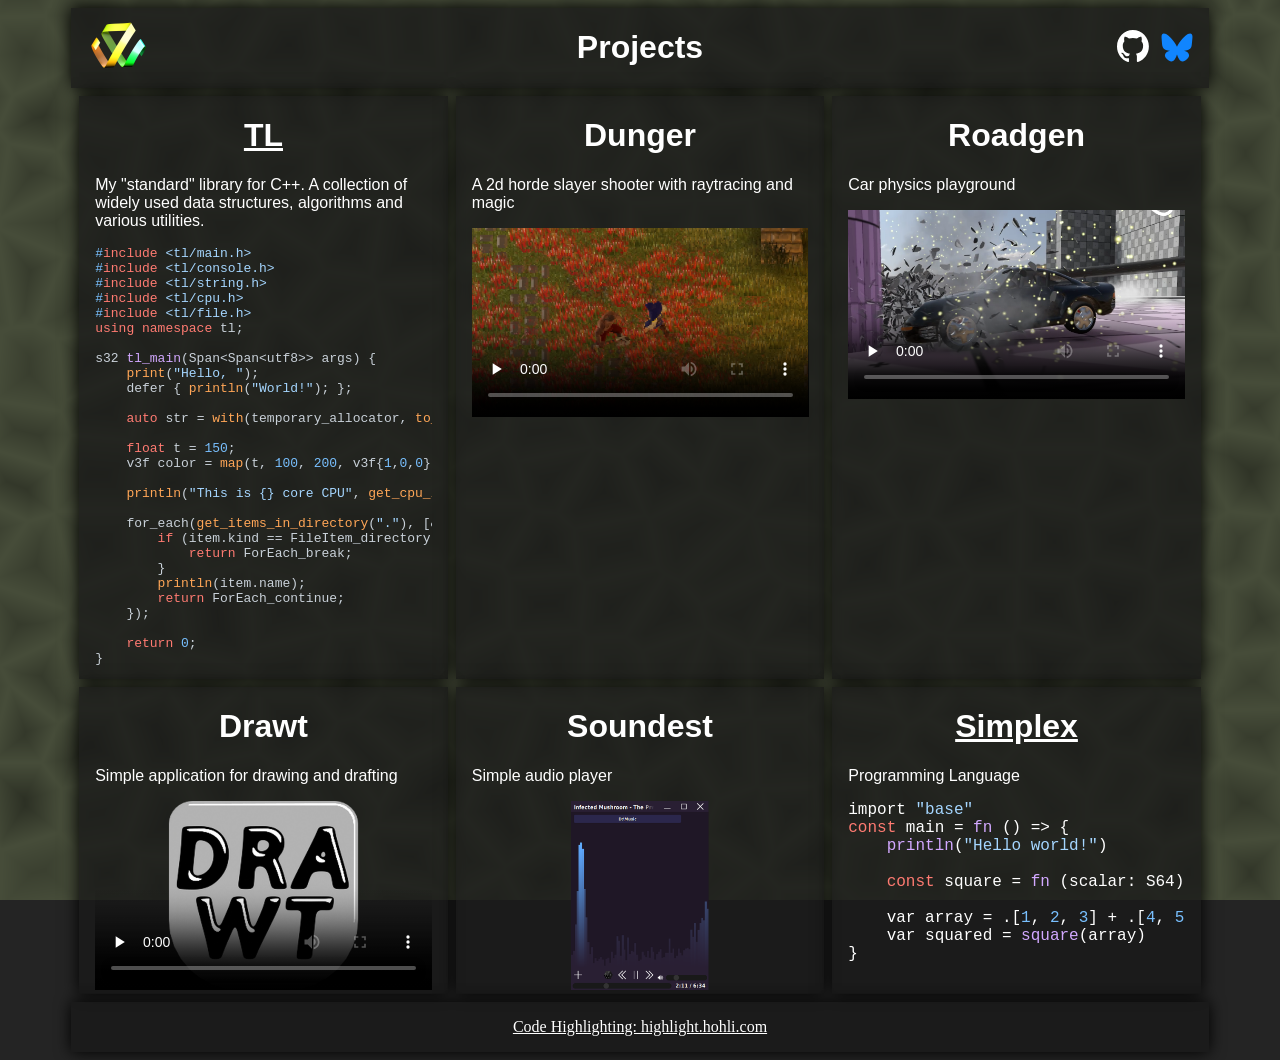
==== index.html @ a709f70e "test" ====
﻿<!DOCTYPE html>

<html lang="en" xmlns="http://www.w3.org/1999/xhtml">

<head>
    <meta charset="utf-8" />
    <title>Twixuss's Page</title>
    <link rel="stylesheet" href="css.css">
</head>

<body>
    <canvas id="canvas"></canvas>
    <script>
        
        const canvas = document.getElementById("canvas");
        const gl = canvas.getContext('webgl2');
        canvas.width = window.innerWidth;
        canvas.height = window.innerHeight;
        window.addEventListener('resize', () => {
            canvas.width = window.innerWidth;
            canvas.height = window.innerHeight;
        });
        
        // Vertex shader source code
        const vertexShaderSource = `#version 300 es
void main() {
    vec2[6] positions = vec2[6](
        vec2(-1, -1),
        vec2(-1,  1),
        vec2( 1, -1),
        vec2( 1, -1),
        vec2(-1,  1),
        vec2( 1,  1)
    );
    gl_Position = vec4(positions[gl_VertexID], 0, 1);
}
`;

        // Fragment shader source code
        const fragmentShaderSource = `#version 300 es
precision mediump float;
#define DENSITY 24.
#define MOVE_SPEED 0.5

#define map(a,b,c,d,e) ((a-b)/(c-b)*(e-d)+d)
#define mapc(a,b,c,d,e) ((clamp(a,b,c)-b)/(c-b)*(e-d)+d)

uniform float u_time;
uniform float u_timeOfDay;

float rand1(vec2 p) {
	vec3 p3  = fract(vec3(p.xyx) * .1031);
    p3 += dot(p3, p3.yzx + 33.33);
    return fract((p3.x + p3.y) * p3.z);
}
vec3 rand3(vec2 q) {
    vec3 p = vec3(q.x, q.y, dot(q.xy, vec2(1.234536, 2.132131)));
    vec3 a = fract(p * vec3(123.34,234.34,345.65));
    a+=dot(a, a+34.45);
    return fract(vec3(a.x*a.y,a.y*a.z,a.x*a.z));
}
vec3 rand3(vec3 p) {
    vec3 a = fract(p * vec3(123.34,234.34,345.65));
    a+=dot(a, a+34.45);
    return fract(vec3(a.x*a.y,a.y*a.z,a.x*a.z));
}
vec4 rand4(vec3 p) {
	vec4 p4 = fract(vec4(p.xyzx)  * vec4(.1031, .1030, .0973, .1099));
    p4 += dot(p4, p4.wzxy+33.33);
    return fract((p4.xxyz+p4.yzzw)*p4.zywx);
}
#define smoothstep3(x) (3.*x*x - 2.*x*x*x)
vec3 noise3(vec3 p) {
    vec3 f = floor(p);
    vec3 t = p - f;
    t = smoothstep3(t);
    vec3 _000 = rand3(f + vec3(0, 0, 0));
    vec3 _001 = rand3(f + vec3(0, 0, 1));
    vec3 _010 = rand3(f + vec3(0, 1, 0));
    vec3 _011 = rand3(f + vec3(0, 1, 1));
    vec3 _100 = rand3(f + vec3(1, 0, 0));
    vec3 _101 = rand3(f + vec3(1, 0, 1));
    vec3 _110 = rand3(f + vec3(1, 1, 0));
    vec3 _111 = rand3(f + vec3(1, 1, 1));
    return mix(
        mix(
            mix(_000, _100, t.x),
            mix(_010, _110, t.x),
            t.y),
        mix(
            mix(_001, _101, t.x),
            mix(_011, _111, t.x),
            t.y),
        t.z);
}

float smin(float a, float b, float k) {
    float h = clamp((b-a)/k+0.5,0.0,1.0);
    return b+h*(a-b+k*0.5*(h-1.0));
}

vec3 hsv2rgb(vec3 c){
    vec4 K = vec4(1.0, 2.0 / 3.0, 1.0 / 3.0, 3.0);
    vec3 p = abs(fract(c.xxx + K.xyz) * 6.0 - K.www);
    return c.z * mix(K.xxx, clamp(p - K.xxx, 0.0, 1.0), c.y);
}
struct Voronoi {
    float d;
    float sd;
    float e;
    float se;
    vec2 id;
};

Voronoi voronoi(vec2 p, float smoothness, float baseOffsetScale, float time) {
    vec2 t = floor(p);
    vec2 l = p - t;
    
    Voronoi r;
    r.d = 100.;
    r.sd = 100.;
    r.e = 100.;
    r.se = 100.;
    
    // when baseOffsetScale>0, LIMIT of 1 is not enough sometimes.
    // AFAICT 2 is enough
    const int LIMIT = 1;
    
    mat3 rmat = mat3(0.7500000, -0.4330127,  0.5000000,
   0.6495190,  0.6250000, -0.4330127,
  -0.1250000,  0.6495190,  0.7500000);

    float s = sqrt(2.);
    rmat = mat3(
        s,0,s,
        0,1,0,
        -s,0,s);

    vec2 cc;
    vec2 tcc;
    float ed = 100.;

    for(int x = -LIMIT;x<=LIMIT;++x)
    for(int y = -LIMIT;y<=LIMIT;++y){
        vec2 o = vec2(x,y);
        vec3 n = noise3(rmat * vec3(t+o, time));
        vec2 h = n.xy;
        //h = normalize(h-0.5)+0.5;
        float d = distance(l, h+o) + n.z * baseOffsetScale;
        if (r.d > d) {
            r.d = d;   
        }
        if (ed > distance(l, h+o)) {
            ed = distance(l, h+o);
            cc = o;
            tcc = o + h - p;
            r.id = t+o;
        }
        r.sd = smin(r.sd, d, smoothness);
    }
    
    for(int x = -LIMIT;x<=LIMIT;++x)
    for(int y = -LIMIT;y<=LIMIT;++y){
        vec2 o = vec2(x,y);
        vec2 h = noise3(rmat * vec3(t+o, time)).xy;
        vec2 m = abs(cc - o);
        if (m.x + m.y >= 1.0) {
            vec2 tc =           o + h - l + t + tcc;
            vec2 cd = normalize(o + h - l - t - tcc);
            float e = dot(tc, cd) * 0.5;
            r.e = min(r.e, e);
            r.se = smin(r.se, e, 0.5);
        }
    }
      
    // Not sure if this is right but it looks consistent enough
    float MAX_D = sqrt(2.) + baseOffsetScale;
    
    r.d /= MAX_D;
    r.sd /= MAX_D;
    
    return r;
}
out vec4 fragColor;
void main() {
    float speed = 0.25;
    Voronoi v = voronoi(vec2(gl_FragCoord.xy / 64.), 1., 1., u_time * speed);
    float c;
    c = pow(v.d - v.sd + 0.5, 2.0) * 0.5 + 0.1;
    c = mapc(v.sd / v.d, 0.75, 1.0, 0.2, 0.3);
    c = mapc(v.sd - v.d, -1.0, 2.0, 0.0, 1.0);
    c = v.d + v.e;
    c = v.e * (rand1(v.id) * 0.5 + 0.5);
    c = 1.-c;
    c = map(c, 0.0, 1.0, 0.1, 0.3);
    fragColor = vec4(vec3(c) * hsv2rgb(vec3(u_timeOfDay, 0.25, 1.0)), 1.);
}
`;

        // Function to create a shader
        function createShader(gl, type, source) {
            const shader = gl.createShader(type);
            gl.shaderSource(shader, source);
            gl.compileShader(shader);
            if (gl.getShaderParameter(shader, gl.COMPILE_STATUS)) {
                return shader;
            }
            console.error(gl.getShaderInfoLog(shader));
            gl.deleteShader(shader);
        }

        // Function to create a program
        function createProgram(gl, vertexShader, fragmentShader) {
            const program = gl.createProgram();
            gl.attachShader(program, vertexShader);
            gl.attachShader(program, fragmentShader);
            gl.linkProgram(program);
            return program;
        }

        // Create shaders and program
        const vertexShader = createShader(gl, gl.VERTEX_SHADER, vertexShaderSource);
        const fragmentShader = createShader(gl, gl.FRAGMENT_SHADER, fragmentShaderSource);
        const program = createProgram(gl, vertexShader, fragmentShader);

        // // Define the positions of the vertices
        // const positions = new Float32Array([
        //     -1, -1,
        //      1, -1,
        //     -1,  1,
        //      1,  1,
        // ]);

        // // Create a buffer and put the positions in it
        // const positionBuffer = gl.createBuffer();
        // gl.bindBuffer(gl.ARRAY_BUFFER, positionBuffer);
        // gl.bufferData(gl.ARRAY_BUFFER, positions, gl.STATIC_DRAW);

        // // Get the attribute location, enable it
        // const positionLocation = gl.getAttribLocation(program, 'a_position');
        // gl.enableVertexAttribArray(positionLocation);

        // // Bind the position buffer
        // gl.bindBuffer(gl.ARRAY_BUFFER, positionBuffer);
        // gl.vertexAttribPointer(positionLocation, 2, gl.FLOAT, false, 0, 0);

        let startTime = Date.now() / 1000.0;
        let timeSinceStart = 0.0;

        function getTimeOfDay() {
            let d = new Date();
            return d.getHours() / 24.0 + d.getMinutes() / (24.0 * 60.0) + d.getSeconds() / (24.0 * 60.0 * 60.0);
        }

        function draw() {
            let timeOfDay = getTimeOfDay();

            // Clear the canvas and draw
            gl.useProgram(program);
            gl.uniform1f(gl.getUniformLocation(program, "u_time"), timeSinceStart)
            gl.uniform1f(gl.getUniformLocation(program, "u_timeOfDay"), timeOfDay)
            gl.viewport(0, 0, window.innerWidth, window.innerHeight);
            gl.drawArrays(gl.TRIANGLE_STRIP, 0, 6);

            let currentTime = Date.now() / 1000.0;
            timeSinceStart = currentTime - startTime;

            window.requestAnimationFrame(draw);
        }

        window.requestAnimationFrame(draw);
    </script>
    <table class="headertable" cellspacing="0">
        <tr class="panel">
            <td style="text-align: left; vertical-align: middle; padding-left: 16px;">
                <img src="./icons/twixuss.png" width="64px">
            </td>
            <td>
                <h1 class="alignmiddle">Projects</h1>
            </td>
            <td style="text-align: right; vertical-align: middle; padding-right: 16px; word-spacing: 8px;">
                <a href="https://github.com/twixuss" target="_blank"><img src="./icons/github-mark-white.svg" width="32px" /></a>
                <a href="https://twixuss.bsky.social" target="_blank"><img src="./icons/bluesky-icon.blue.svg" width="32px" /></a>
                <!-- https://github.com/OzzyCzech/bluesky-logo -->
            </td>
        </tr>
    </table>
    <table class="maintable" cellspacing="8">
        <tr>
            <td class="panel">
                <h1 class="alignmiddle"><a href="https://github.com/twixuss/tl" target="_blank">TL</a></h1>
                <p>
                My "standard" library for C++. A collection of widely used data structures, algorithms and various utilities.
                </p>
                <pre style="overflow: auto; font-family:monospace;color: rgb(201, 209, 217); font-weight: 400; "><span style="color: rgb(121, 192, 255); font-weight: 400;">#<span style="color: rgb(255, 123, 114); font-weight: 400;">include</span> <span style="color: rgb(165, 214, 255); font-weight: 400;">&lt;tl/main.h&gt;</span></span>
<span style="color: rgb(121, 192, 255); font-weight: 400;">#<span style="color: rgb(255, 123, 114); font-weight: 400;">include</span> <span style="color: rgb(165, 214, 255); font-weight: 400;">&lt;tl/console.h&gt;</span></span>
<span style="color: rgb(121, 192, 255); font-weight: 400;">#<span style="color: rgb(255, 123, 114); font-weight: 400;">include</span> <span style="color: rgb(165, 214, 255); font-weight: 400;">&lt;tl/string.h&gt;</span></span>
<span style="color: rgb(121, 192, 255); font-weight: 400;">#<span style="color: rgb(255, 123, 114); font-weight: 400;">include</span> <span style="color: rgb(165, 214, 255); font-weight: 400;">&lt;tl/cpu.h&gt;</span></span>
<span style="color: rgb(121, 192, 255); font-weight: 400;">#<span style="color: rgb(255, 123, 114); font-weight: 400;">include</span> <span style="color: rgb(165, 214, 255); font-weight: 400;">&lt;tl/file.h&gt;</span></span>
<span style="color: rgb(255, 123, 114); font-weight: 400;">using</span> <span style="color: rgb(255, 123, 114); font-weight: 400;">namespace</span> tl;

<span style="color: rgb(201, 209, 217); font-weight: 400;">s32 <span style="color: rgb(210, 168, 255); font-weight: 400;">tl_main</span><span style="color: rgb(201, 209, 217); font-weight: 400;">(Span&lt;Span&lt;utf8&gt;&gt; args)</span> </span>{
    <span style="color: rgb(255, 166, 87); font-weight: 400;">print</span>(<span style="color: rgb(165, 214, 255); font-weight: 400;">"Hello, "</span>);
    defer { <span style="color: rgb(255, 166, 87); font-weight: 400;">println</span>(<span style="color: rgb(165, 214, 255); font-weight: 400;">"World!"</span>); };

    <span style="color: rgb(255, 123, 114); font-weight: 400;">auto</span> str = <span style="color: rgb(255, 166, 87); font-weight: 400;">with</span>(temporary_allocator, <span style="color: rgb(255, 166, 87); font-weight: 400;">to_string</span>(<span style="color: rgb(121, 192, 255); font-weight: 400;">42</span>));

    <span style="color: rgb(255, 123, 114); font-weight: 400;">float</span> t = <span style="color: rgb(121, 192, 255); font-weight: 400;">150</span>;
    v3f color = <span style="color: rgb(255, 166, 87); font-weight: 400;">map</span>(t, <span style="color: rgb(121, 192, 255); font-weight: 400;">100</span>, <span style="color: rgb(121, 192, 255); font-weight: 400;">200</span>, v3f{<span style="color: rgb(121, 192, 255); font-weight: 400;">1</span>,<span style="color: rgb(121, 192, 255); font-weight: 400;">0</span>,<span style="color: rgb(121, 192, 255); font-weight: 400;">0</span>}, v3f{<span style="color: rgb(121, 192, 255); font-weight: 400;">0</span>,<span style="color: rgb(121, 192, 255); font-weight: 400;">1</span>,<span style="color: rgb(121, 192, 255); font-weight: 400;">0</span>});

    <span style="color: rgb(255, 166, 87); font-weight: 400;">println</span>(<span style="color: rgb(165, 214, 255); font-weight: 400;">"This is {} core CPU"</span>, <span style="color: rgb(255, 166, 87); font-weight: 400;">get_cpu_info</span>().logical_processor_count);
    
    for_each(<span style="color: rgb(255, 166, 87); font-weight: 400;">get_items_in_directory</span>(<span style="color: rgb(165, 214, 255); font-weight: 400;">"."</span>), [&amp;] (<span style="color: rgb(255, 123, 114); font-weight: 400;">auto</span> item) {
        <span style="color: rgb(255, 123, 114); font-weight: 400;">if</span> (item.kind == FileItem_directory) {
            <span style="color: rgb(255, 123, 114); font-weight: 400;">return</span> ForEach_break;
        }
        <span style="color: rgb(255, 166, 87); font-weight: 400;">println</span>(item.name);
        <span style="color: rgb(255, 123, 114); font-weight: 400;">return</span> ForEach_continue;
    });

    <span style="color: rgb(255, 123, 114); font-weight: 400;">return</span> <span style="color: rgb(121, 192, 255); font-weight: 400;">0</span>;
}</pre>
            </td>
            <td class="panel">
                <h1 class="alignmiddle">Dunger</h1>
                <p>A 2d horde slayer shooter with raytracing and magic</p>
                <video controls preload="none" poster="./dunger/video.preview.png"><source src="./dunger/video.mp4" type="video/mp4">Your browser does not support the video tag.</video>
            </td>
            <td class="panel">
                <h1 class="alignmiddle">Roadgen</h1>
                <p>Car physics playground</p>
                <video controls preload="none" poster="./roadgen/video.preview.png"><source src="./roadgen/video.mp4" type="video/mp4">Your browser does not support the video tag.</video>
            </td>
        </tr>
        <tr>
            <td class="panel">
                <h1 class="alignmiddle">Drawt</h1>
                <p>Simple application for drawing and drafting</p>
                <video controls preload="none" poster="./drawt/video.preview.png"><source src="./drawt/video.mp4" type="video/mp4">Your browser does not support the video tag.</video>
            </td>
            <td class="panel">
                <h1 class="alignmiddle">Soundest</h1>
                <p>Simple audio player</p>
                <img src="./soundest/image.png" width="100%">
            </td>
            <td class="panel">
                <h1 class="alignmiddle"><a href="https://github.com/twixuss/simplex" target="_blank">Simplex</a></h1>
                <p>Programming Language</p>
                <code>
<pre style="overflow: auto;" style="font-family:monospace;color: rgb(201, 209, 217); background-color: rgb(13, 17, 23); font-weight: 400; ">import <span style="color: rgb(165, 214, 255); font-weight: 400;">"base"</span>
<span style="color: rgb(255, 123, 114); font-weight: 400;">const</span> main = <span style="color: rgb(210, 168, 255); font-weight: 400;">fn</span> () =&gt; {
    <span style="color: rgb(210, 168, 255); font-weight: 400;">println</span>(<span style="color: rgb(165, 214, 255); font-weight: 400;">"Hello world!"</span>)
    
    <span style="color: rgb(255, 123, 114); font-weight: 400;">const</span> square = <span style="color: rgb(210, 168, 255); font-weight: 400;">fn</span> (scalar: S64) =&gt; scalar * scalar

    var array = .[<span style="color: rgb(121, 192, 255); font-weight: 400;">1</span>, <span style="color: rgb(121, 192, 255); font-weight: 400;">2</span>, <span style="color: rgb(121, 192, 255); font-weight: 400;">3</span>] + .[<span style="color: rgb(121, 192, 255); font-weight: 400;">4</span>, <span style="color: rgb(121, 192, 255); font-weight: 400;">5</span>, <span style="color: rgb(121, 192, 255); font-weight: 400;">6</span>]
    var squared = <span style="color: rgb(210, 168, 255); font-weight: 400;">square</span>(array)
}</pre>
                </code>
            </td>
        </tr>
    </table>
    <table class="headertable" cellspacing="0">
        <tr>
            <td class="alignmiddle panel headertable" style="padding: 16px">
                <a href="https://highlight.hohli.com" target="_blank">Code Highlighting: highlight.hohli.com</a>
            </td>
        </tr>
    </table>
</body>

</html>
---- css.css ----
/* * {
	border-color: #fff;
	border-width: 1px;
	border-style: solid;
} */

html {
    background-color: #242424;
}
p, h1, div {
	color: #ffffff;
	font-family: sans-serif;
	/* text-shadow: 2px 2px 2px #000; */
}
a {
	color: #ffffff;
	text-decoration: underline;
}

table, tr, td {
	padding: 0;
	margin: 0;
}

.headertable {
	width: 100%;
	box-sizing: border-box;
	table-layout: fixed;
	padding-left: 5%;
	padding-right: 5%;
}

.maintable {
	width: 100%;
	box-sizing: border-box;
	table-layout: fixed;
	padding-left: 5%;
	padding-right: 5%;
}

.panel {
	vertical-align: top;
    background-color: #181818c0;
	padding: 16px;
	padding-top: 0px;
	padding-bottom: 0px;
	box-shadow: 0px 0px 16px #000;
}

video {
	width: 100%;
}

.code, code {
	color: #ffffff;
	font-family: monospace;
	font-size: large;
}

.alignmiddle {
	text-align: center;
}

#canvas {
	position: fixed;
	top: 0;
	left: 0;
	width: 100%;
	height: 100%;
	z-index: -1; /* Send canvas to the back */
}

/*
* {
	border: 1px solid #fff;
	box-sizing: border-box;
}
*/
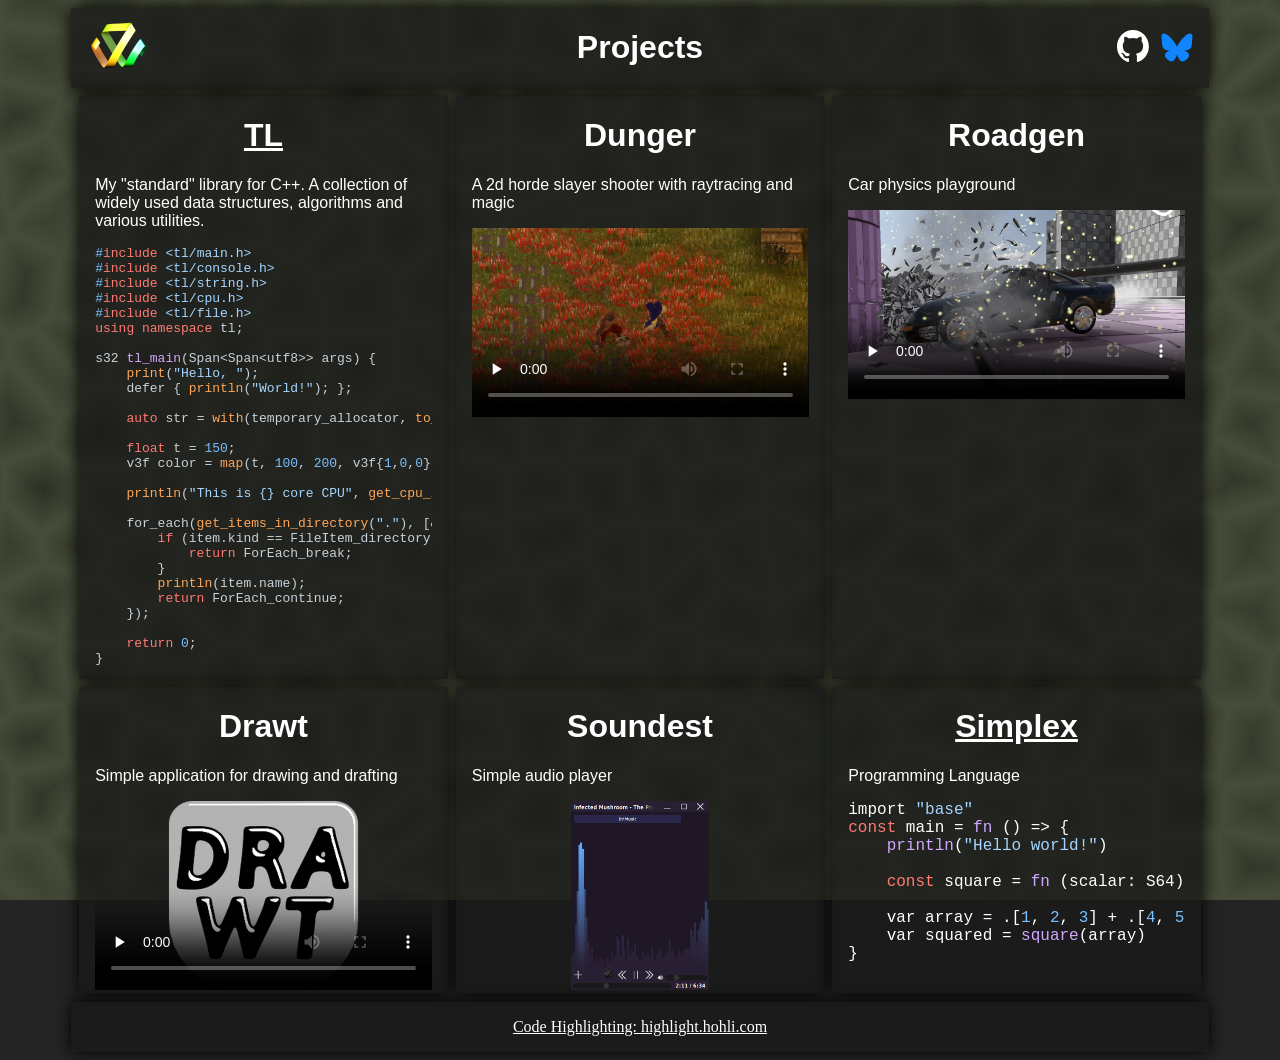
==== commit 1409b6a4: "mobile test" ====
--- a/index.html
+++ b/index.html
@@ -11,18 +11,21 @@
 <body>
     <canvas id="canvas"></canvas>
     <script>
-        
-        const canvas = document.getElementById("canvas");
-        const gl = canvas.getContext('webgl2');
-        canvas.width = window.innerWidth;
-        canvas.height = window.innerHeight;
-        window.addEventListener('resize', () => {
+        (() => {
+            if(/Android|webOS|iPhone|iPad|iPod|BlackBerry|IEMobile|Opera Mini/i.test(navigator.userAgent)){
+                return;
+            }
+            const canvas = document.getElementById("canvas");
+            const gl = canvas.getContext('webgl2');
             canvas.width = window.innerWidth;
             canvas.height = window.innerHeight;
-        });
-        
-        // Vertex shader source code
-        const vertexShaderSource = `#version 300 es
+            window.addEventListener('resize', () => {
+                canvas.width = window.innerWidth;
+                canvas.height = window.innerHeight;
+            });
+            
+            // Vertex shader source code
+            const vertexShaderSource = `#version 300 es
 void main() {
     vec2[6] positions = vec2[6](
         vec2(-1, -1),
@@ -36,8 +39,8 @@
 }
 `;
 
-        // Fragment shader source code
-        const fragmentShaderSource = `#version 300 es
+            // Fragment shader source code
+            const fragmentShaderSource = `#version 300 es
 precision mediump float;
 #define DENSITY 24.
 #define MOVE_SPEED 0.5
@@ -197,78 +200,79 @@
 }
 `;
 
-        // Function to create a shader
-        function createShader(gl, type, source) {
-            const shader = gl.createShader(type);
-            gl.shaderSource(shader, source);
-            gl.compileShader(shader);
-            if (gl.getShaderParameter(shader, gl.COMPILE_STATUS)) {
-                return shader;
-            }
-            console.error(gl.getShaderInfoLog(shader));
-            gl.deleteShader(shader);
-        }
-
-        // Function to create a program
-        function createProgram(gl, vertexShader, fragmentShader) {
-            const program = gl.createProgram();
-            gl.attachShader(program, vertexShader);
-            gl.attachShader(program, fragmentShader);
-            gl.linkProgram(program);
-            return program;
-        }
-
-        // Create shaders and program
-        const vertexShader = createShader(gl, gl.VERTEX_SHADER, vertexShaderSource);
-        const fragmentShader = createShader(gl, gl.FRAGMENT_SHADER, fragmentShaderSource);
-        const program = createProgram(gl, vertexShader, fragmentShader);
-
-        // // Define the positions of the vertices
-        // const positions = new Float32Array([
-        //     -1, -1,
-        //      1, -1,
-        //     -1,  1,
-        //      1,  1,
-        // ]);
-
-        // // Create a buffer and put the positions in it
-        // const positionBuffer = gl.createBuffer();
-        // gl.bindBuffer(gl.ARRAY_BUFFER, positionBuffer);
-        // gl.bufferData(gl.ARRAY_BUFFER, positions, gl.STATIC_DRAW);
-
-        // // Get the attribute location, enable it
-        // const positionLocation = gl.getAttribLocation(program, 'a_position');
-        // gl.enableVertexAttribArray(positionLocation);
-
-        // // Bind the position buffer
-        // gl.bindBuffer(gl.ARRAY_BUFFER, positionBuffer);
-        // gl.vertexAttribPointer(positionLocation, 2, gl.FLOAT, false, 0, 0);
-
-        let startTime = Date.now() / 1000.0;
-        let timeSinceStart = 0.0;
-
-        function getTimeOfDay() {
-            let d = new Date();
-            return d.getHours() / 24.0 + d.getMinutes() / (24.0 * 60.0) + d.getSeconds() / (24.0 * 60.0 * 60.0);
-        }
-
-        function draw() {
-            let timeOfDay = getTimeOfDay();
-
-            // Clear the canvas and draw
-            gl.useProgram(program);
-            gl.uniform1f(gl.getUniformLocation(program, "u_time"), timeSinceStart)
-            gl.uniform1f(gl.getUniformLocation(program, "u_timeOfDay"), timeOfDay)
-            gl.viewport(0, 0, window.innerWidth, window.innerHeight);
-            gl.drawArrays(gl.TRIANGLE_STRIP, 0, 6);
-
-            let currentTime = Date.now() / 1000.0;
-            timeSinceStart = currentTime - startTime;
+            // Function to create a shader
+            function createShader(gl, type, source) {
+                const shader = gl.createShader(type);
+                gl.shaderSource(shader, source);
+                gl.compileShader(shader);
+                if (gl.getShaderParameter(shader, gl.COMPILE_STATUS)) {
+                    return shader;
+                }
+                console.error(gl.getShaderInfoLog(shader));
+                gl.deleteShader(shader);
+            }
+
+            // Function to create a program
+            function createProgram(gl, vertexShader, fragmentShader) {
+                const program = gl.createProgram();
+                gl.attachShader(program, vertexShader);
+                gl.attachShader(program, fragmentShader);
+                gl.linkProgram(program);
+                return program;
+            }
+
+            // Create shaders and program
+            const vertexShader = createShader(gl, gl.VERTEX_SHADER, vertexShaderSource);
+            const fragmentShader = createShader(gl, gl.FRAGMENT_SHADER, fragmentShaderSource);
+            const program = createProgram(gl, vertexShader, fragmentShader);
+
+            // // Define the positions of the vertices
+            // const positions = new Float32Array([
+            //     -1, -1,
+            //      1, -1,
+            //     -1,  1,
+            //      1,  1,
+            // ]);
+
+            // // Create a buffer and put the positions in it
+            // const positionBuffer = gl.createBuffer();
+            // gl.bindBuffer(gl.ARRAY_BUFFER, positionBuffer);
+            // gl.bufferData(gl.ARRAY_BUFFER, positions, gl.STATIC_DRAW);
+
+            // // Get the attribute location, enable it
+            // const positionLocation = gl.getAttribLocation(program, 'a_position');
+            // gl.enableVertexAttribArray(positionLocation);
+
+            // // Bind the position buffer
+            // gl.bindBuffer(gl.ARRAY_BUFFER, positionBuffer);
+            // gl.vertexAttribPointer(positionLocation, 2, gl.FLOAT, false, 0, 0);
+
+            let startTime = Date.now() / 1000.0;
+            let timeSinceStart = 0.0;
+
+            function getTimeOfDay() {
+                let d = new Date();
+                return d.getHours() / 24.0 + d.getMinutes() / (24.0 * 60.0) + d.getSeconds() / (24.0 * 60.0 * 60.0);
+            }
+
+            function draw() {
+                let timeOfDay = getTimeOfDay();
+
+                // Clear the canvas and draw
+                gl.useProgram(program);
+                gl.uniform1f(gl.getUniformLocation(program, "u_time"), timeSinceStart)
+                gl.uniform1f(gl.getUniformLocation(program, "u_timeOfDay"), timeOfDay)
+                gl.viewport(0, 0, window.innerWidth, window.innerHeight);
+                gl.drawArrays(gl.TRIANGLE_STRIP, 0, 6);
+
+                let currentTime = Date.now() / 1000.0;
+                timeSinceStart = currentTime - startTime;
+
+                window.requestAnimationFrame(draw);
+            }
 
             window.requestAnimationFrame(draw);
-        }
-
-        window.requestAnimationFrame(draw);
+        })();
     </script>
     <table class="headertable" cellspacing="0">
         <tr class="panel">
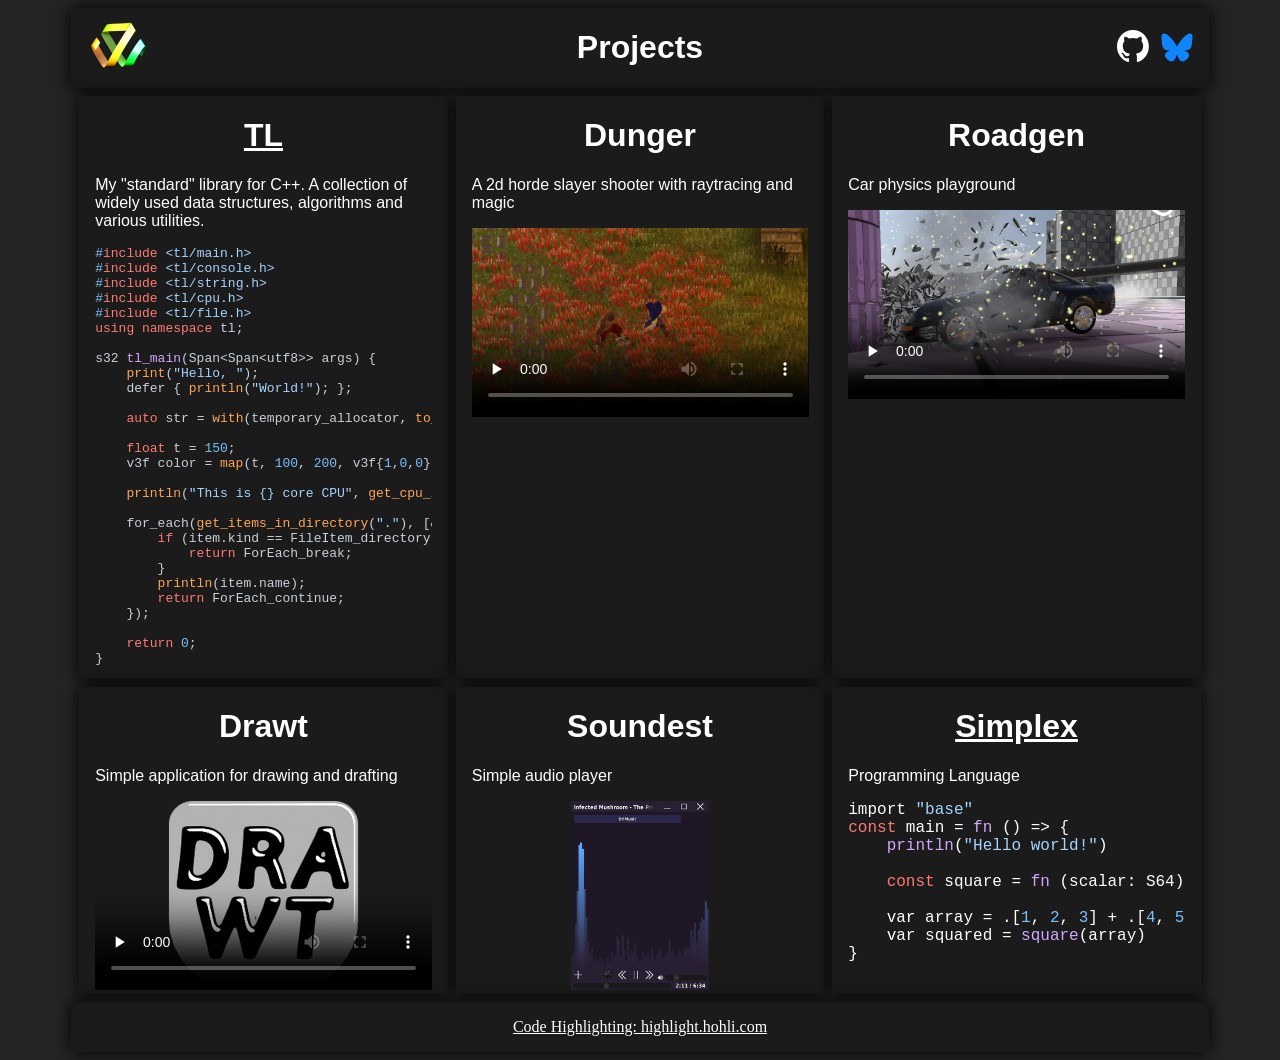
==== commit fd76d1fb: "mobile test 2" ====
--- a/index.html
+++ b/index.html
@@ -12,7 +12,12 @@
     <canvas id="canvas"></canvas>
     <script>
         (() => {
-            if(/Android|webOS|iPhone|iPad|iPod|BlackBerry|IEMobile|Opera Mini/i.test(navigator.userAgent)){
+            function hasTouchSupport() {
+                return true;
+                return 'ontouchstart' in window || navigator.maxTouchPoints > 0;
+            }
+
+            if (hasTouchSupport()) {
                 return;
             }
             const canvas = document.getElementById("canvas");
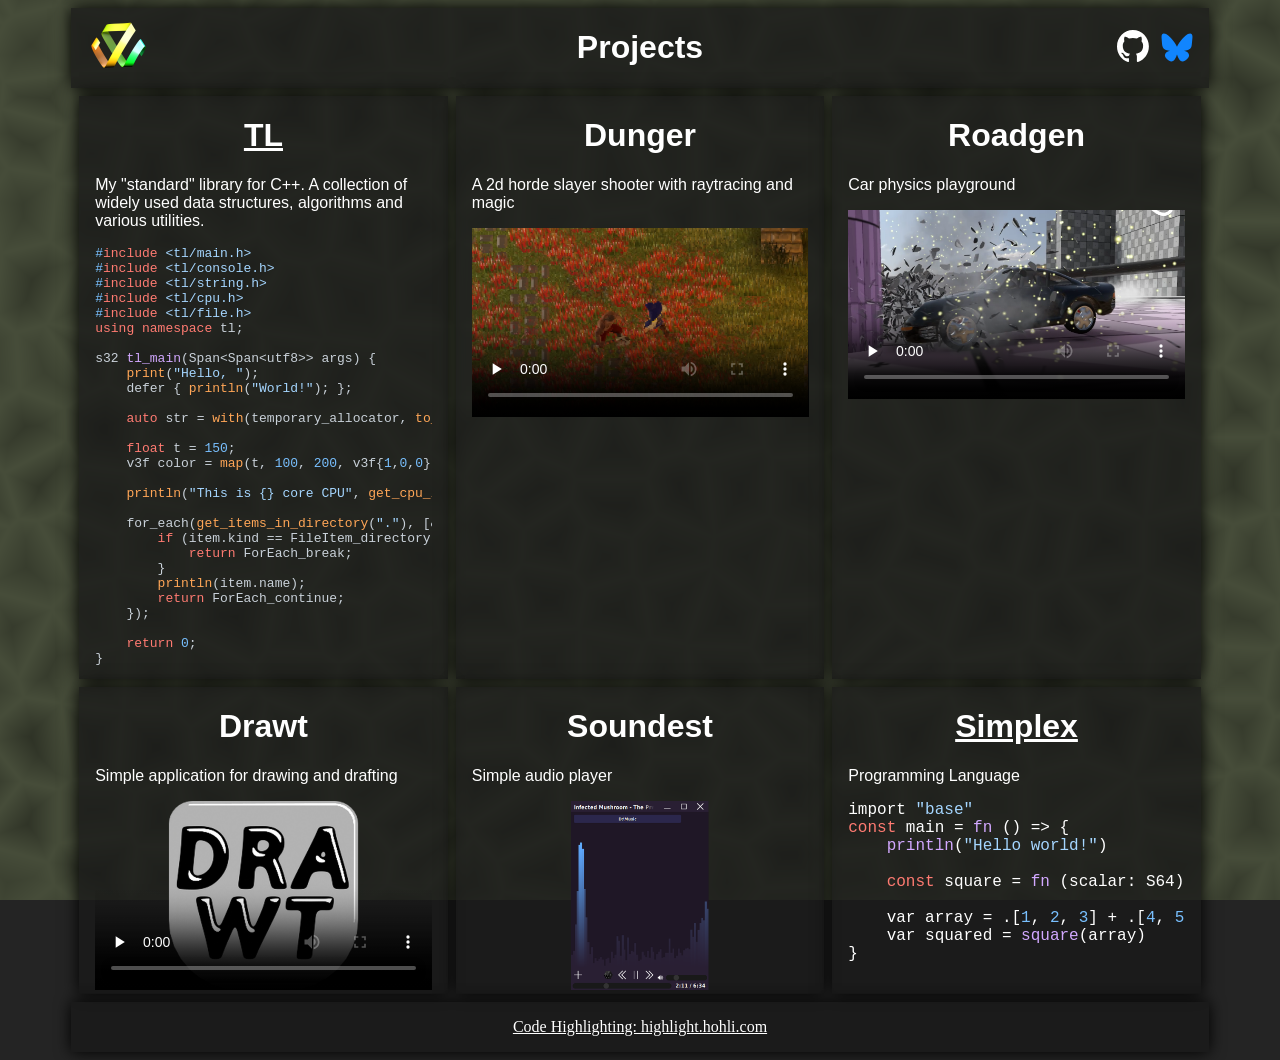
==== commit 16a60de6: "mobile test 3" ====
--- a/index.html
+++ b/index.html
@@ -13,7 +13,6 @@
     <script>
         (() => {
             function hasTouchSupport() {
-                return true;
                 return 'ontouchstart' in window || navigator.maxTouchPoints > 0;
             }
 
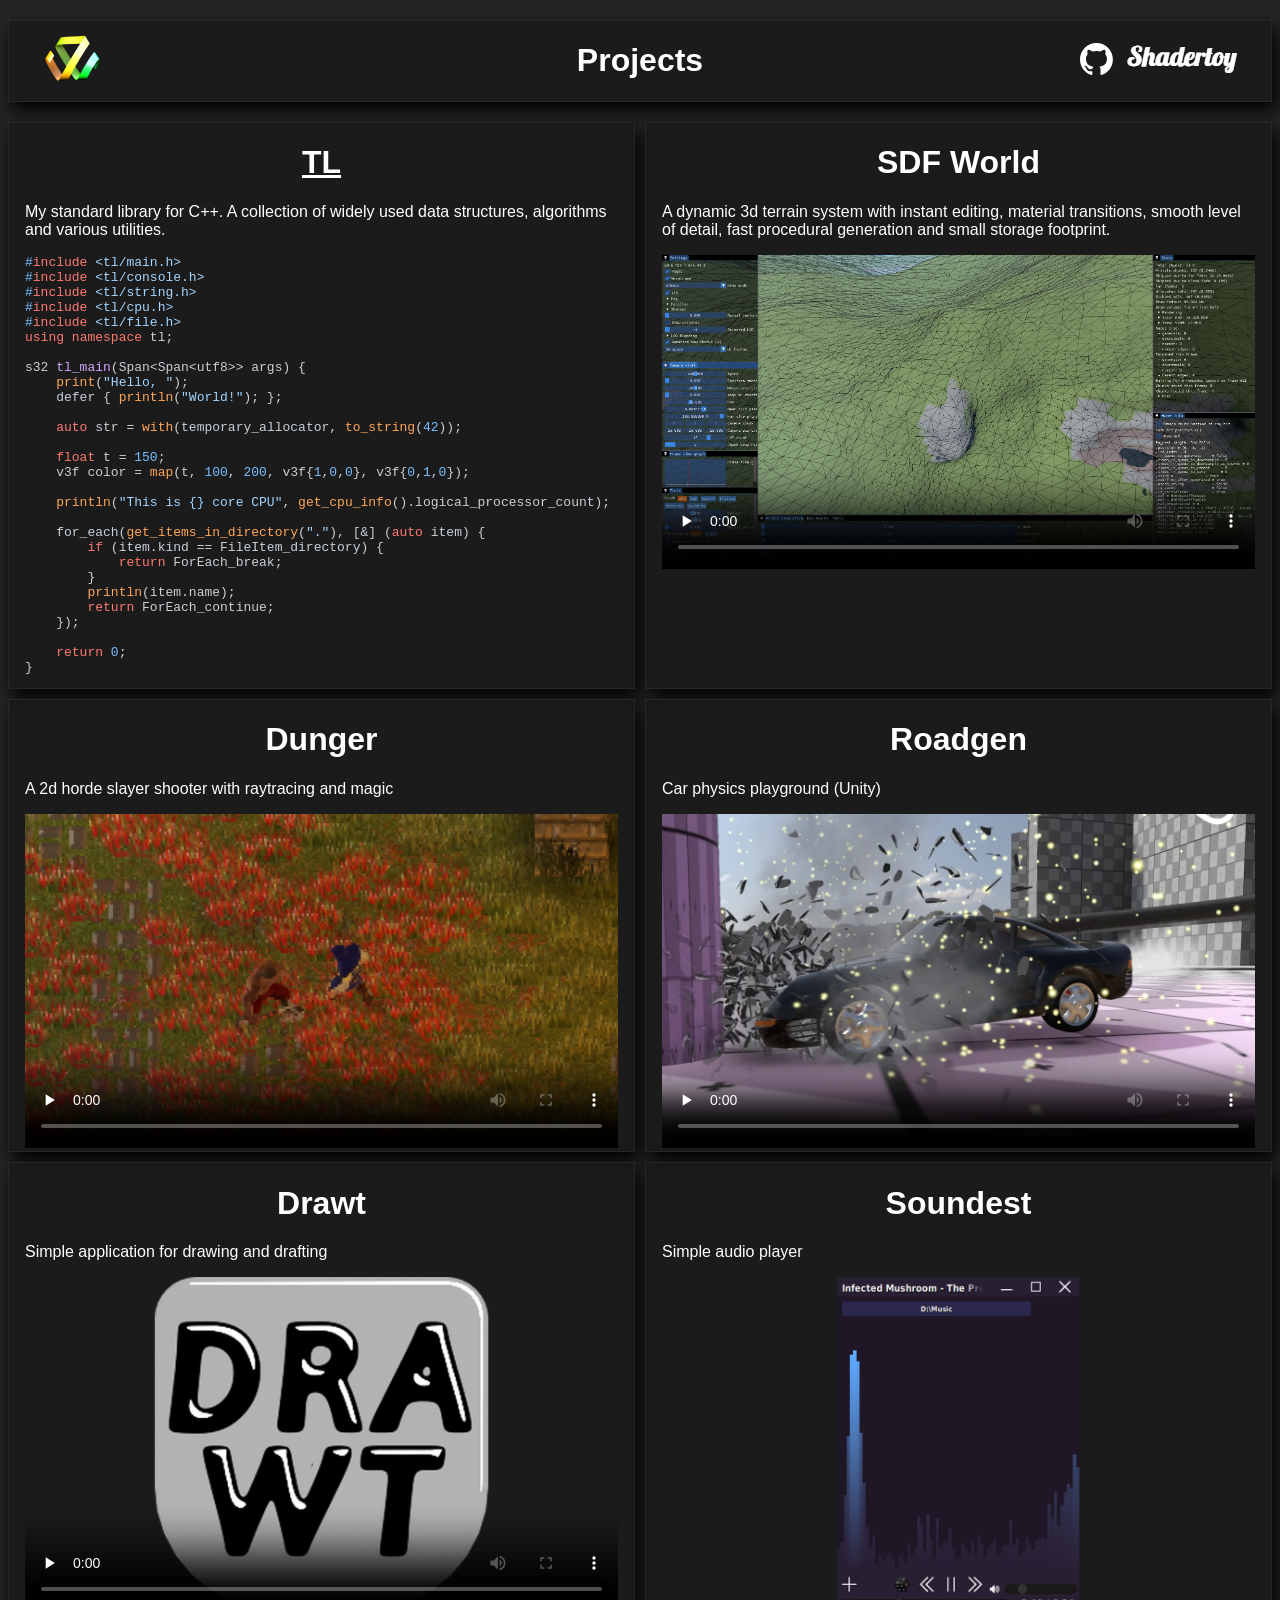
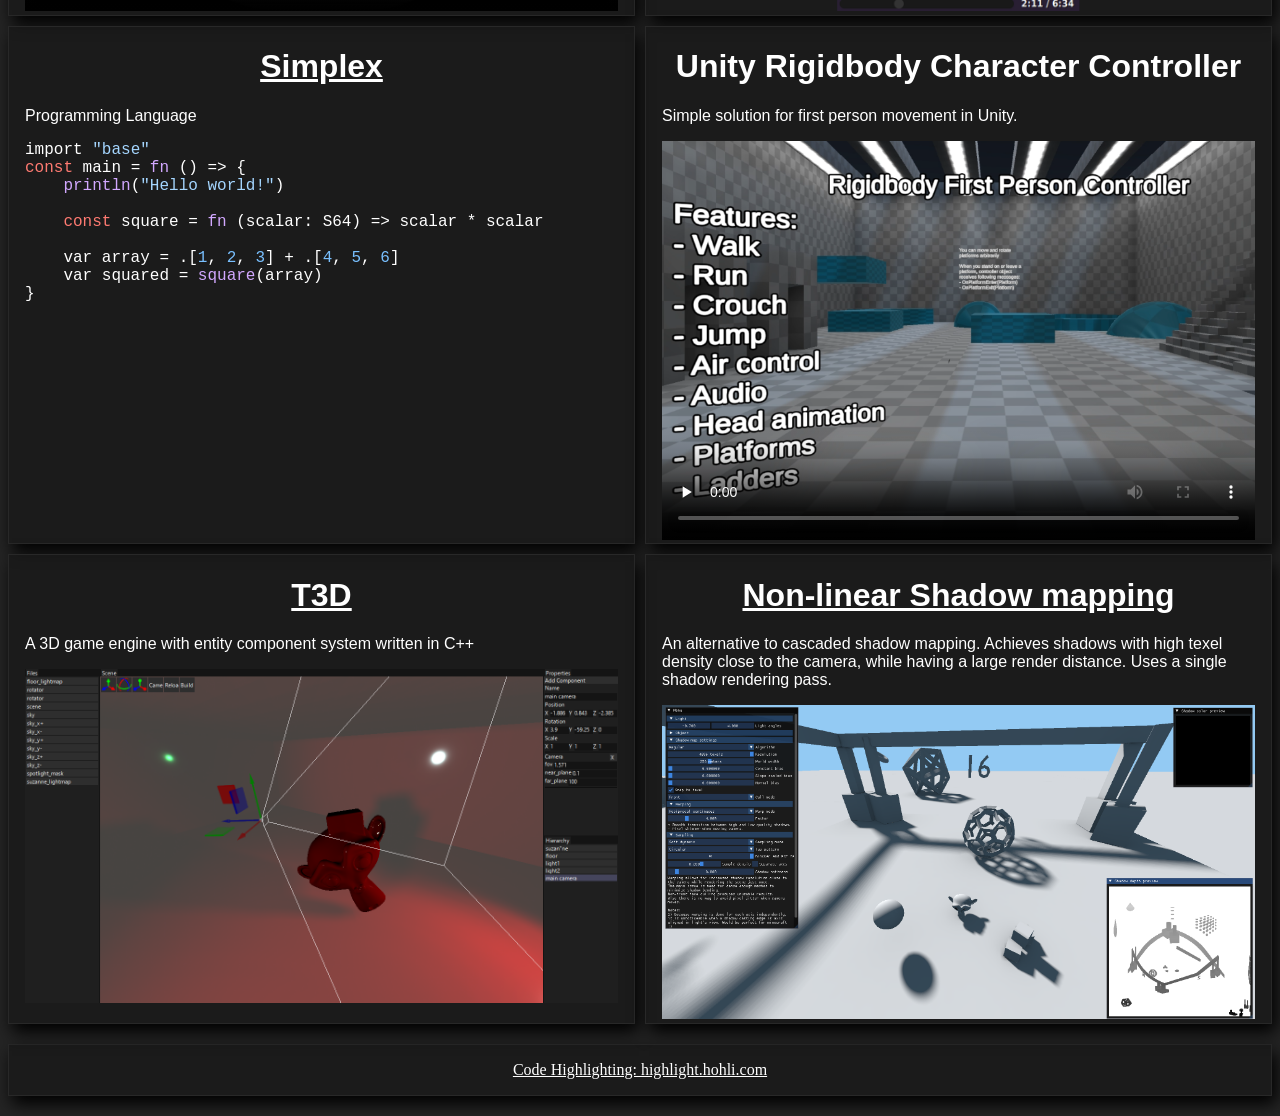
==== commit 175f521d: "some stuff" ====
--- a/index.html
+++ b/index.html
@@ -12,6 +12,9 @@
     <canvas id="canvas"></canvas>
     <script>
         (() => {
+
+            return;
+
             function hasTouchSupport() {
                 return 'ontouchstart' in window || navigator.maxTouchPoints > 0;
             }
@@ -204,7 +207,6 @@
 }
 `;
 
-            // Function to create a shader
             function createShader(gl, type, source) {
                 const shader = gl.createShader(type);
                 gl.shaderSource(shader, source);
@@ -216,7 +218,6 @@
                 gl.deleteShader(shader);
             }
 
-            // Function to create a program
             function createProgram(gl, vertexShader, fragmentShader) {
                 const program = gl.createProgram();
                 gl.attachShader(program, vertexShader);
@@ -225,31 +226,9 @@
                 return program;
             }
 
-            // Create shaders and program
             const vertexShader = createShader(gl, gl.VERTEX_SHADER, vertexShaderSource);
             const fragmentShader = createShader(gl, gl.FRAGMENT_SHADER, fragmentShaderSource);
             const program = createProgram(gl, vertexShader, fragmentShader);
-
-            // // Define the positions of the vertices
-            // const positions = new Float32Array([
-            //     -1, -1,
-            //      1, -1,
-            //     -1,  1,
-            //      1,  1,
-            // ]);
-
-            // // Create a buffer and put the positions in it
-            // const positionBuffer = gl.createBuffer();
-            // gl.bindBuffer(gl.ARRAY_BUFFER, positionBuffer);
-            // gl.bufferData(gl.ARRAY_BUFFER, positions, gl.STATIC_DRAW);
-
-            // // Get the attribute location, enable it
-            // const positionLocation = gl.getAttribLocation(program, 'a_position');
-            // gl.enableVertexAttribArray(positionLocation);
-
-            // // Bind the position buffer
-            // gl.bindBuffer(gl.ARRAY_BUFFER, positionBuffer);
-            // gl.vertexAttribPointer(positionLocation, 2, gl.FLOAT, false, 0, 0);
 
             let startTime = Date.now() / 1000.0;
             let timeSinceStart = 0.0;
@@ -278,8 +257,8 @@
             window.requestAnimationFrame(draw);
         })();
     </script>
-    <table class="headertable" cellspacing="0">
-        <tr class="panel">
+    <table class="headertable panel" cellspacing="0">
+        <tr>
             <td style="text-align: left; vertical-align: middle; padding-left: 16px;">
                 <img src="./icons/twixuss.png" width="64px">
             </td>
@@ -287,20 +266,20 @@
                 <h1 class="alignmiddle">Projects</h1>
             </td>
             <td style="text-align: right; vertical-align: middle; padding-right: 16px; word-spacing: 8px;">
-                <a href="https://github.com/twixuss" target="_blank"><img src="./icons/github-mark-white.svg" width="32px" /></a>
-                <a href="https://twixuss.bsky.social" target="_blank"><img src="./icons/bluesky-icon.blue.svg" width="32px" /></a>
+                <a href="https://github.com/twixuss" target="_blank"><img src="./icons/github-mark-white.svg" height="32px" /></a>
+                <a href="https://www.shadertoy.com/user/twixuss" target="_blank"><img src="./icons/shadertoy.png" height="32px" /></a>
+                <!-- <a href="https://twixuss.bsky.social" target="_blank"><img src="./icons/bluesky-icon.blue.svg" height="32px" /></a> -->
                 <!-- https://github.com/OzzyCzech/bluesky-logo -->
             </td>
         </tr>
     </table>
-    <table class="maintable" cellspacing="8">
-        <tr>
-            <td class="panel">
-                <h1 class="alignmiddle"><a href="https://github.com/twixuss/tl" target="_blank">TL</a></h1>
-                <p>
-                My "standard" library for C++. A collection of widely used data structures, algorithms and various utilities.
-                </p>
-                <pre style="overflow: auto; font-family:monospace;color: rgb(201, 209, 217); font-weight: 400; "><span style="color: rgb(121, 192, 255); font-weight: 400;">#<span style="color: rgb(255, 123, 114); font-weight: 400;">include</span> <span style="color: rgb(165, 214, 255); font-weight: 400;">&lt;tl/main.h&gt;</span></span>
+    <div class="grid-container" cellspacing="8">
+        <div class="grid-item panel">
+            <h1 class="alignmiddle"><a href="https://github.com/twixuss/tl" target="_blank">TL</a></h1>
+            <p>
+            My standard library for C++. A collection of widely used data structures, algorithms and various utilities.
+            </p>
+            <pre style="overflow: auto; font-family:monospace;color: rgb(201, 209, 217); font-weight: 400; "><span style="color: rgb(121, 192, 255); font-weight: 400;">#<span style="color: rgb(255, 123, 114); font-weight: 400;">include</span> <span style="color: rgb(165, 214, 255); font-weight: 400;">&lt;tl/main.h&gt;</span></span>
 <span style="color: rgb(121, 192, 255); font-weight: 400;">#<span style="color: rgb(255, 123, 114); font-weight: 400;">include</span> <span style="color: rgb(165, 214, 255); font-weight: 400;">&lt;tl/console.h&gt;</span></span>
 <span style="color: rgb(121, 192, 255); font-weight: 400;">#<span style="color: rgb(255, 123, 114); font-weight: 400;">include</span> <span style="color: rgb(165, 214, 255); font-weight: 400;">&lt;tl/string.h&gt;</span></span>
 <span style="color: rgb(121, 192, 255); font-weight: 400;">#<span style="color: rgb(255, 123, 114); font-weight: 400;">include</span> <span style="color: rgb(165, 214, 255); font-weight: 400;">&lt;tl/cpu.h&gt;</span></span>
@@ -317,7 +296,7 @@
     v3f color = <span style="color: rgb(255, 166, 87); font-weight: 400;">map</span>(t, <span style="color: rgb(121, 192, 255); font-weight: 400;">100</span>, <span style="color: rgb(121, 192, 255); font-weight: 400;">200</span>, v3f{<span style="color: rgb(121, 192, 255); font-weight: 400;">1</span>,<span style="color: rgb(121, 192, 255); font-weight: 400;">0</span>,<span style="color: rgb(121, 192, 255); font-weight: 400;">0</span>}, v3f{<span style="color: rgb(121, 192, 255); font-weight: 400;">0</span>,<span style="color: rgb(121, 192, 255); font-weight: 400;">1</span>,<span style="color: rgb(121, 192, 255); font-weight: 400;">0</span>});
 
     <span style="color: rgb(255, 166, 87); font-weight: 400;">println</span>(<span style="color: rgb(165, 214, 255); font-weight: 400;">"This is {} core CPU"</span>, <span style="color: rgb(255, 166, 87); font-weight: 400;">get_cpu_info</span>().logical_processor_count);
-    
+
     for_each(<span style="color: rgb(255, 166, 87); font-weight: 400;">get_items_in_directory</span>(<span style="color: rgb(165, 214, 255); font-weight: 400;">"."</span>), [&amp;] (<span style="color: rgb(255, 123, 114); font-weight: 400;">auto</span> item) {
         <span style="color: rgb(255, 123, 114); font-weight: 400;">if</span> (item.kind == FileItem_directory) {
             <span style="color: rgb(255, 123, 114); font-weight: 400;">return</span> ForEach_break;
@@ -328,46 +307,66 @@
 
     <span style="color: rgb(255, 123, 114); font-weight: 400;">return</span> <span style="color: rgb(121, 192, 255); font-weight: 400;">0</span>;
 }</pre>
-            </td>
-            <td class="panel">
-                <h1 class="alignmiddle">Dunger</h1>
-                <p>A 2d horde slayer shooter with raytracing and magic</p>
-                <video controls preload="none" poster="./dunger/video.preview.png"><source src="./dunger/video.mp4" type="video/mp4">Your browser does not support the video tag.</video>
-            </td>
-            <td class="panel">
-                <h1 class="alignmiddle">Roadgen</h1>
-                <p>Car physics playground</p>
-                <video controls preload="none" poster="./roadgen/video.preview.png"><source src="./roadgen/video.mp4" type="video/mp4">Your browser does not support the video tag.</video>
-            </td>
-        </tr>
-        <tr>
-            <td class="panel">
-                <h1 class="alignmiddle">Drawt</h1>
-                <p>Simple application for drawing and drafting</p>
-                <video controls preload="none" poster="./drawt/video.preview.png"><source src="./drawt/video.mp4" type="video/mp4">Your browser does not support the video tag.</video>
-            </td>
-            <td class="panel">
-                <h1 class="alignmiddle">Soundest</h1>
-                <p>Simple audio player</p>
-                <img src="./soundest/image.png" width="100%">
-            </td>
-            <td class="panel">
-                <h1 class="alignmiddle"><a href="https://github.com/twixuss/simplex" target="_blank">Simplex</a></h1>
-                <p>Programming Language</p>
-                <code>
+        </div>
+        <div class="grid-item panel">
+            <h1 class="alignmiddle">SDF World</h1>
+            <p>
+                A dynamic 3d terrain system with instant editing, material transitions, smooth level of detail,
+                fast procedural generation and small storage footprint.
+            </p>
+            <video controls preload="none" poster="./sdfw/video.preview.png"><source src="./sdfw/video.mp4" type="video/mp4">Your browser does not support the video tag.</video>
+        </div>
+        <div class="grid-item panel">
+            <h1 class="alignmiddle">Dunger</h1>
+            <p>A 2d horde slayer shooter with raytracing and magic</p>
+            <video controls preload="none" poster="./dunger/video.preview.png"><source src="./dunger/video.mp4" type="video/mp4">Your browser does not support the video tag.</video>
+        </div>
+        <div class="grid-item panel">
+            <h1 class="alignmiddle">Roadgen</h1>
+            <p>Car physics playground (Unity)</p>
+            <video controls preload="none" poster="./roadgen/video.preview.png"><source src="./roadgen/video.mp4" type="video/mp4">Your browser does not support the video tag.</video>
+        </div>
+        <div class="grid-item panel">
+            <h1 class="alignmiddle">Drawt</h1>
+            <p>Simple application for drawing and drafting</p>
+            <video controls preload="none" poster="./drawt/video.preview.png"><source src="./drawt/video.mp4" type="video/mp4">Your browser does not support the video tag.</video>
+        </div>
+        <div class="grid-item panel">
+            <h1 class="alignmiddle">Soundest</h1>
+            <p>Simple audio player</p>
+            <img src="./soundest/image.png" width="100%">
+        </div>
+        <div class="grid-item panel">
+            <h1 class="alignmiddle"><a href="https://github.com/twixuss/simplex" target="_blank">Simplex</a></h1>
+            <p>Programming Language</p>
+            <code>
 <pre style="overflow: auto;" style="font-family:monospace;color: rgb(201, 209, 217); background-color: rgb(13, 17, 23); font-weight: 400; ">import <span style="color: rgb(165, 214, 255); font-weight: 400;">"base"</span>
 <span style="color: rgb(255, 123, 114); font-weight: 400;">const</span> main = <span style="color: rgb(210, 168, 255); font-weight: 400;">fn</span> () =&gt; {
     <span style="color: rgb(210, 168, 255); font-weight: 400;">println</span>(<span style="color: rgb(165, 214, 255); font-weight: 400;">"Hello world!"</span>)
-    
+
     <span style="color: rgb(255, 123, 114); font-weight: 400;">const</span> square = <span style="color: rgb(210, 168, 255); font-weight: 400;">fn</span> (scalar: S64) =&gt; scalar * scalar
 
     var array = .[<span style="color: rgb(121, 192, 255); font-weight: 400;">1</span>, <span style="color: rgb(121, 192, 255); font-weight: 400;">2</span>, <span style="color: rgb(121, 192, 255); font-weight: 400;">3</span>] + .[<span style="color: rgb(121, 192, 255); font-weight: 400;">4</span>, <span style="color: rgb(121, 192, 255); font-weight: 400;">5</span>, <span style="color: rgb(121, 192, 255); font-weight: 400;">6</span>]
     var squared = <span style="color: rgb(210, 168, 255); font-weight: 400;">square</span>(array)
 }</pre>
-                </code>
-            </td>
-        </tr>
-    </table>
+            </code>
+        </div>
+        <div class="grid-item panel">
+            <h1 class="alignmiddle">Unity Rigidbody Character Controller</h1>
+            <p>Simple solution for first person movement in Unity.</p>
+            <video controls preload="none" poster="./rbfpcc/video.preview.png"><source src="./rbfpcc/video.mp4" type="video/mp4">Your browser does not support the video tag.</video>
+        </div>
+        <div class="grid-item panel">
+            <h1 class="alignmiddle"><a href="https://github.com/twixuss/t3d">T3D</a></h1>
+            <p>A 3D game engine with entity component system written in C++</p>
+            <img src="./t3d/preview.png" width="100%">
+        </div>
+        <div class="grid-item panel">
+            <h1 class="alignmiddle"><a href="https://github.com/twixuss/nonlinear-shadows">Non-linear Shadow mapping</a></h1>
+            <p>An alternative to cascaded shadow mapping. Achieves shadows with high texel density close to the camera, while having a large render distance. Uses a single shadow rendering pass.</p>
+            <img src="./nlsm/preview.png" width="100%">
+        </div>
+    </div>
     <table class="headertable" cellspacing="0">
         <tr>
             <td class="alignmiddle panel headertable" style="padding: 16px">
--- a/css.css
+++ b/css.css
@@ -24,18 +24,26 @@
 
 .headertable {
 	width: 100%;
-	box-sizing: border-box;
 	table-layout: fixed;
-	padding-left: 5%;
-	padding-right: 5%;
+	margin-bottom: 20px;
+	margin-top: 20px;
 }
 
-.maintable {
+.grid-container {
 	width: 100%;
-	box-sizing: border-box;
-	table-layout: fixed;
-	padding-left: 5%;
-	padding-right: 5%;
+	display: flex;
+	flex-wrap: wrap;
+	gap: 10px;
+}
+.grid-item {
+	flex: 1;
+	vertical-align: top;
+    background-color: #181818;
+	padding: 16px;
+	padding-top: 0px;
+	padding-bottom: 0px;
+	min-width: 30rem;
+	max-width: 40rem;
 }
 
 .panel {
@@ -44,7 +52,8 @@
 	padding: 16px;
 	padding-top: 0px;
 	padding-bottom: 0px;
-	box-shadow: 0px 0px 16px #000;
+	box-shadow: 0.25rem 0.5rem 1rem #000;
+	border: 1px solid #282828;
 }
 
 video {
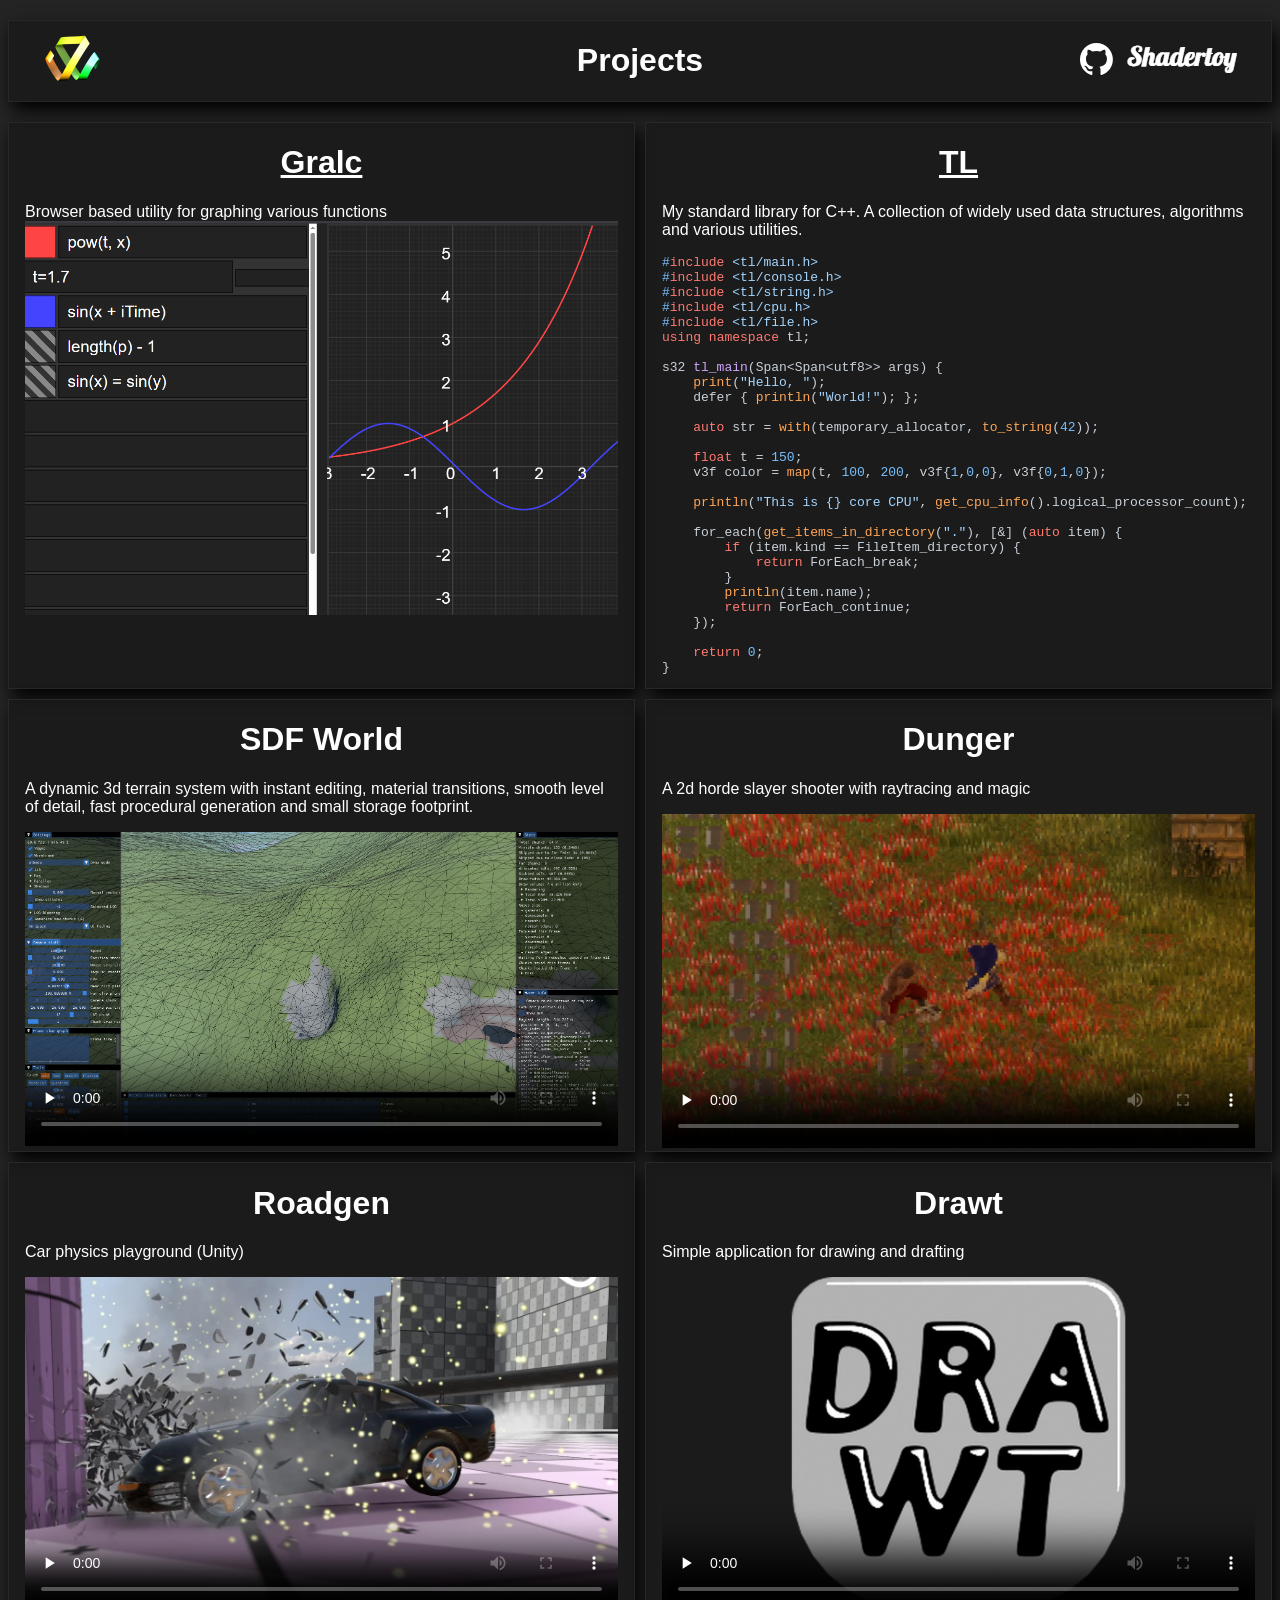
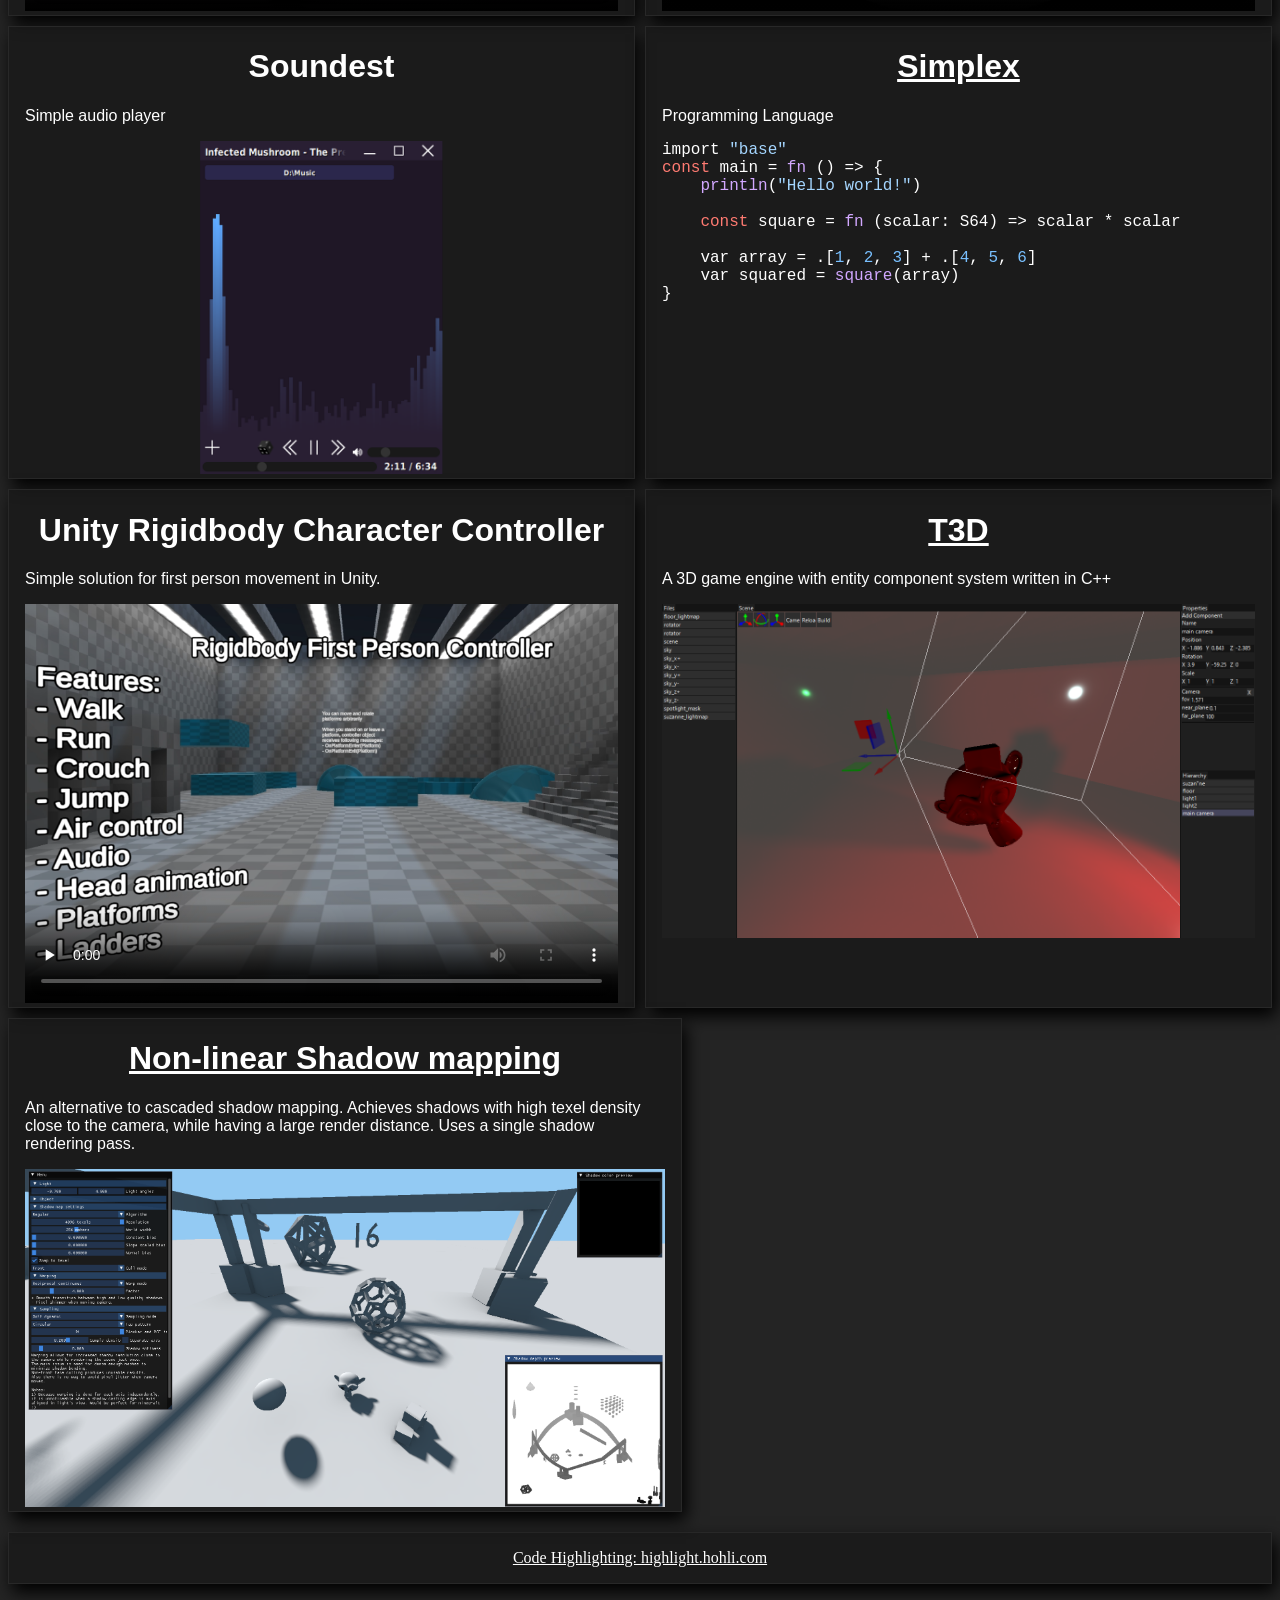
==== commit 0c8cdf79: "gralc" ====
--- a/index.html
+++ b/index.html
@@ -275,6 +275,13 @@
     </table>
     <div class="grid-container" cellspacing="8">
         <div class="grid-item panel">
+            <h1 class="alignmiddle"><a href="https://twixuss.github.io/gralc" target="_blank">Gralc</a></h1>
+            <p>
+                Browser based utility for graphing various functions
+                <img src="./media/gralc.png" width="100%">
+            </p>
+        </div>
+        <div class="grid-item panel">
             <h1 class="alignmiddle"><a href="https://github.com/twixuss/tl" target="_blank">TL</a></h1>
             <p>
             My standard library for C++. A collection of widely used data structures, algorithms and various utilities.
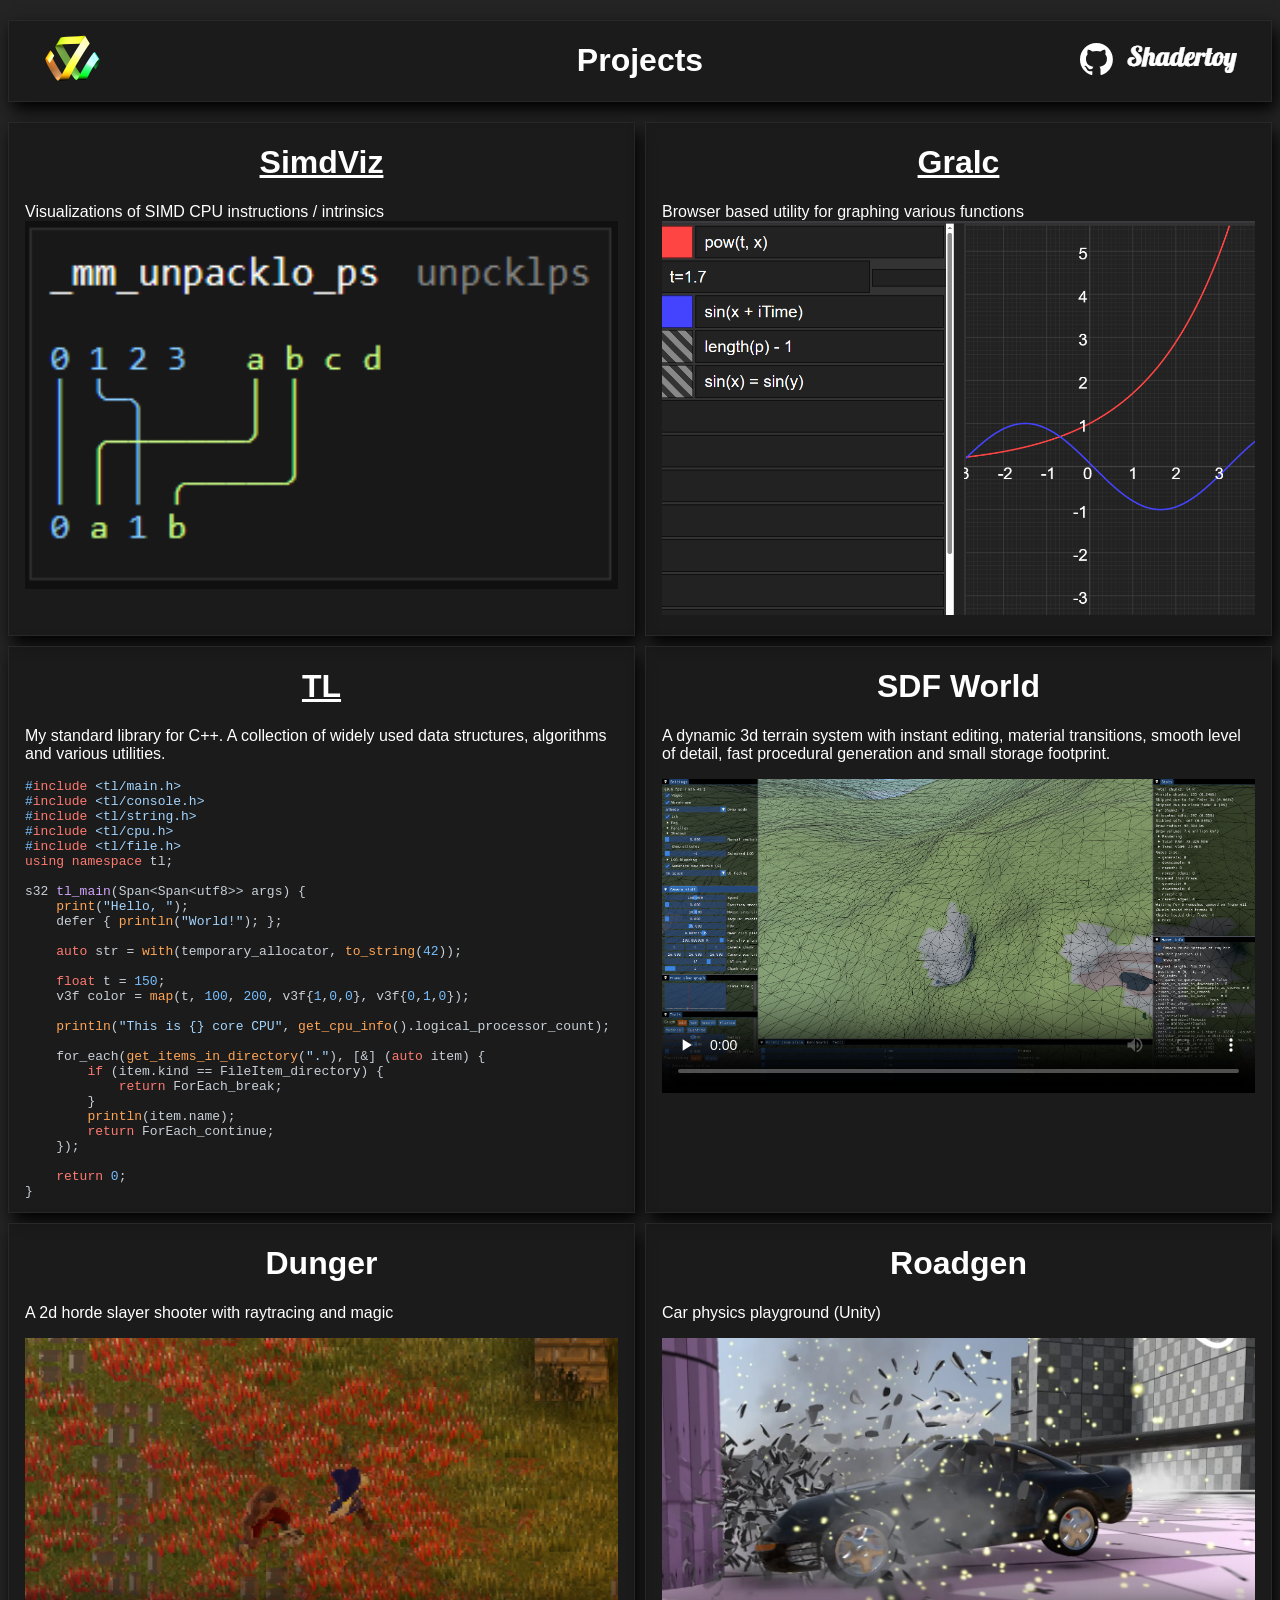
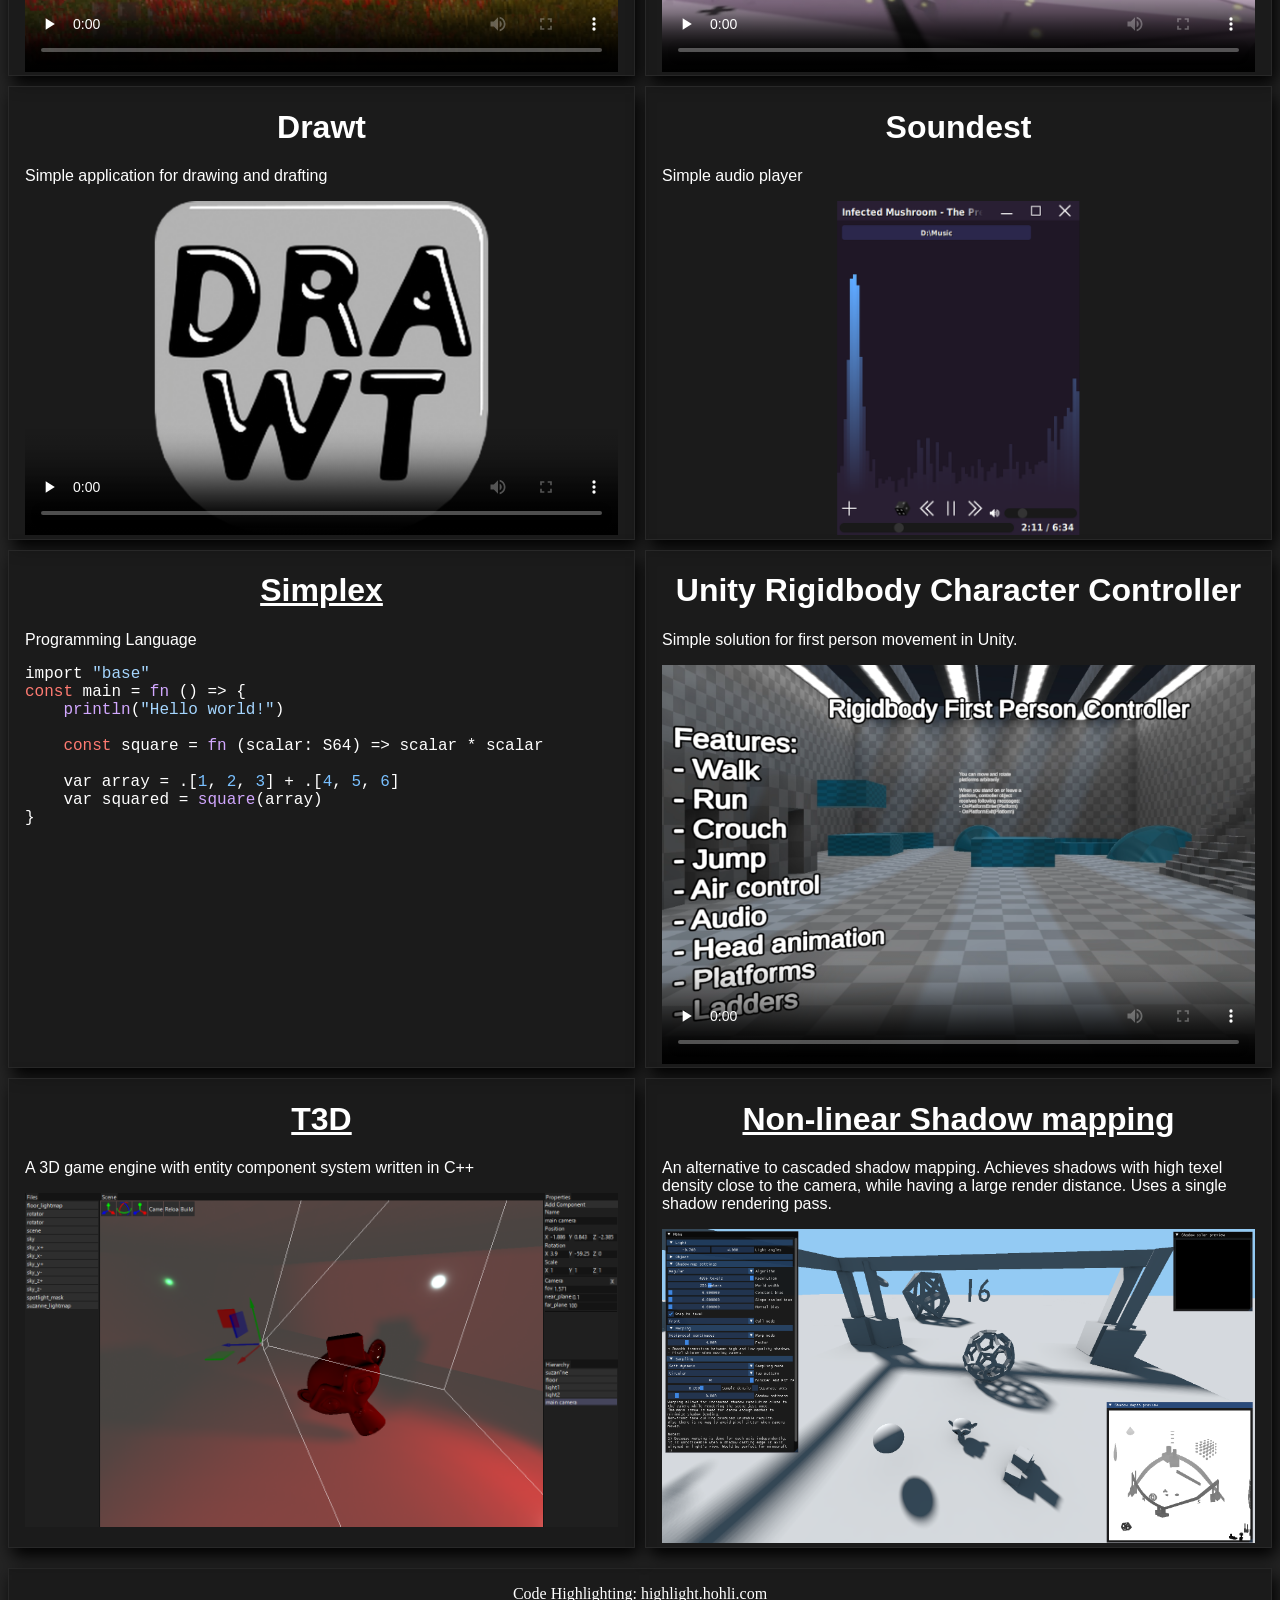
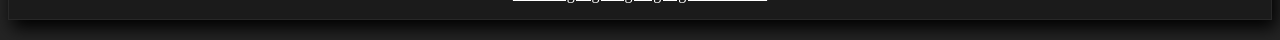
==== commit ffdd08dd: "simdviz" ====
--- a/index.html
+++ b/index.html
@@ -275,6 +275,13 @@
     </table>
     <div class="grid-container" cellspacing="8">
         <div class="grid-item panel">
+            <h1 class="alignmiddle"><a href="https://twixuss.github.io/simdviz" target="_blank">SimdViz</a></h1>
+            <p>
+                Visualizations of SIMD CPU instructions / intrinsics
+                <img src="./media/simdviz.png" width="100%">
+            </p>
+        </div>
+        <div class="grid-item panel">
             <h1 class="alignmiddle"><a href="https://twixuss.github.io/gralc" target="_blank">Gralc</a></h1>
             <p>
                 Browser based utility for graphing various functions
